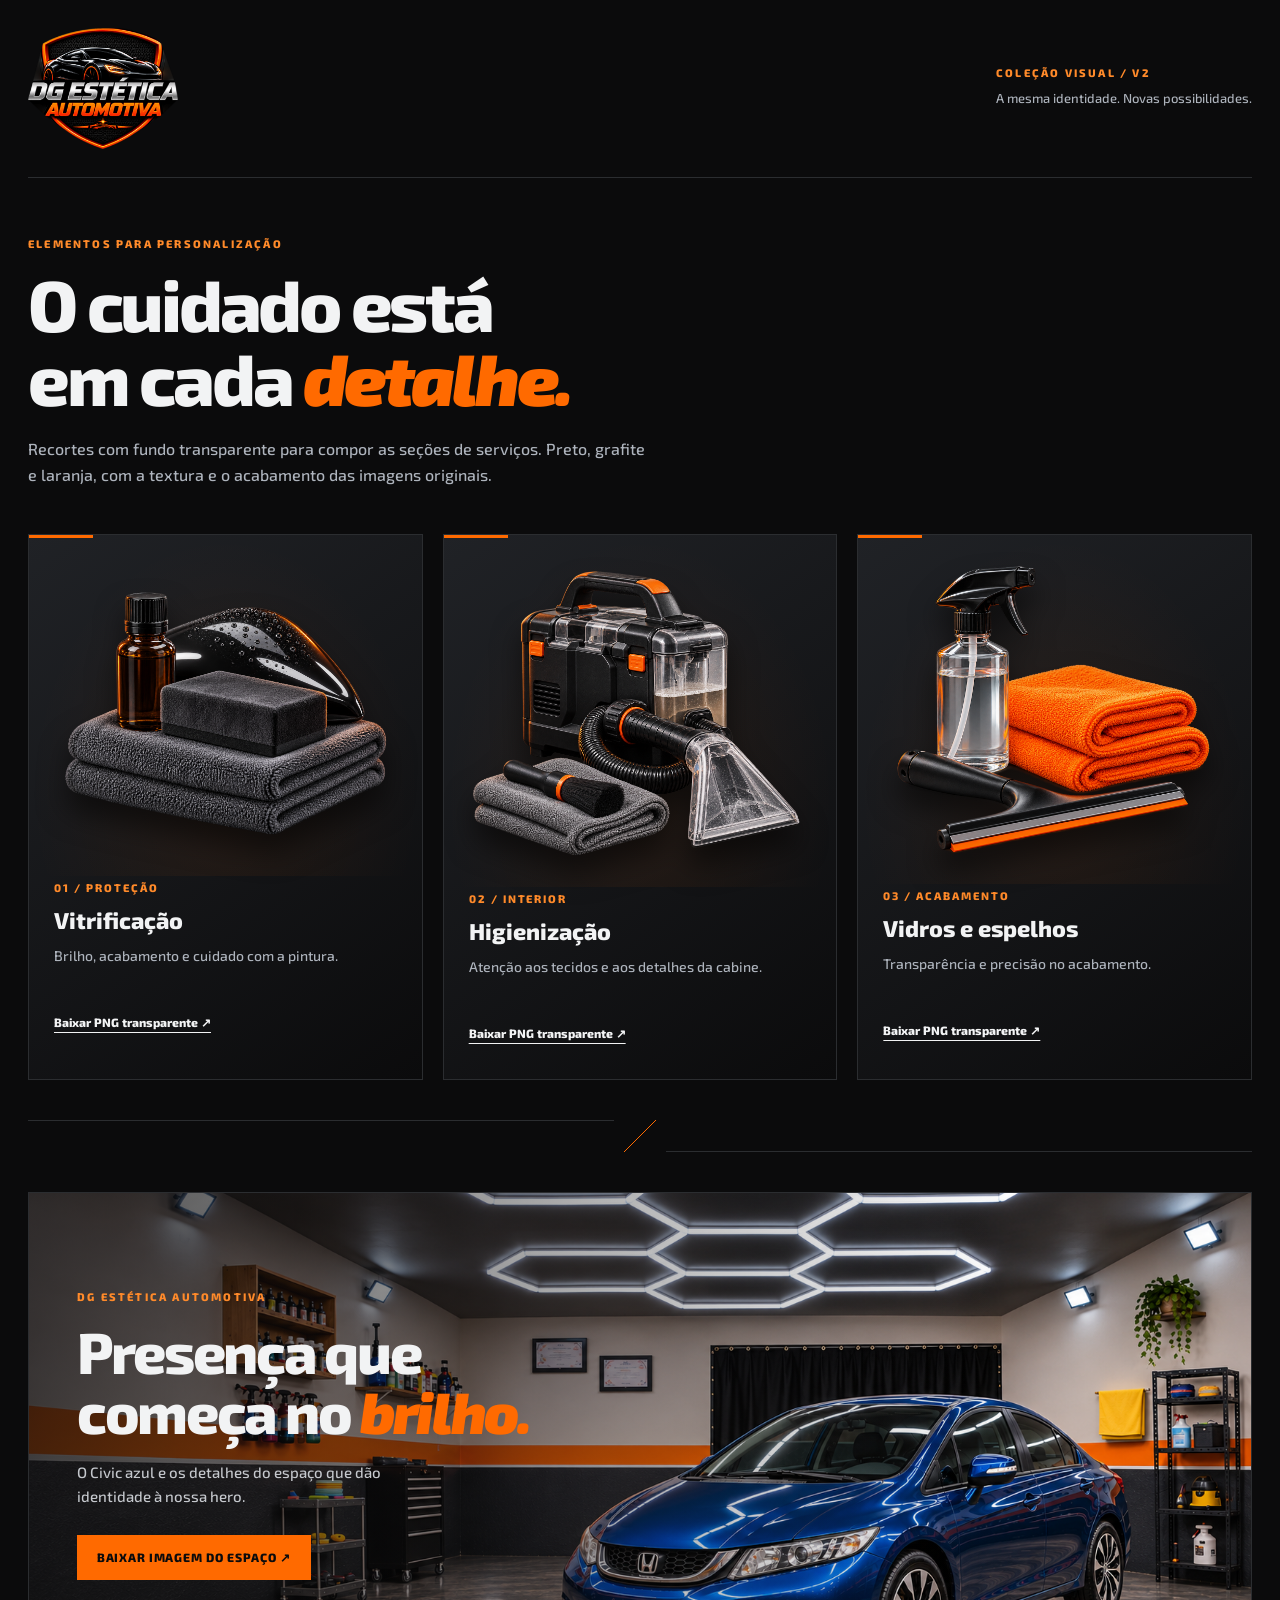
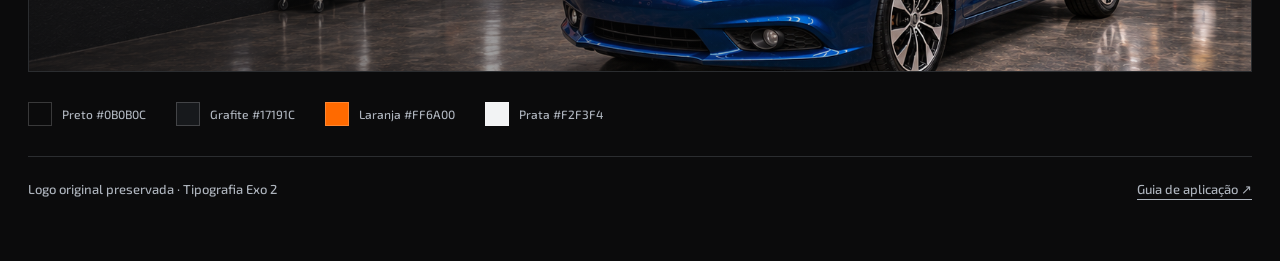
==== personalizacao.html @ 70773122 "Site DG Estetica Automotiva" ====
<!doctype html>
<html lang="pt-BR" class="dg-theme">
<head>
<meta charset="utf-8"><meta name="viewport" content="width=device-width,initial-scale=1">
<meta name="color-scheme" content="dark">
<title>DG Estética — Elementos de personalização</title>
<link rel="stylesheet" href="assets/personalizacao/dg-personalizacao.css">
<style>body{margin:0}h2,p{margin-top:0}</style>
</head>
<body><main class="dg-kit">
<header class="dg-kit-header">
<img class="dg-kit-logo" src="assets/personalizacao/dg-logo-original.png" alt="DG Estética Automotiva" width="1088" height="881">
<div><span class="dg-kicker">Coleção visual / V2</span><p>A mesma identidade. Novas possibilidades.</p></div>
</header>
<section class="dg-kit-heading">
<span class="dg-kicker">Elementos para personalização</span>
<h1>O cuidado está<br>em cada <em>detalhe.</em></h1>
<p class="dg-kit-intro">Recortes com fundo transparente para compor as seções de serviços. Preto, grafite e laranja, com a textura e o acabamento das imagens originais.</p>
</section>
<section class="dg-services-grid" aria-label="Elementos de serviços">
<article class="dg-service">
<div class="dg-service-visual"><img src="assets/personalizacao/vitrificacao-premium.png" alt="Frasco de coating, aplicador e microfibras com amostra de pintura protegida" width="1402" height="1122"></div>
<div class="dg-service-body"><span class="dg-service-number">01 / PROTEÇÃO</span><h2>Vitrificação</h2><p>Brilho, acabamento e cuidado com a pintura.</p><a class="dg-asset-link" href="assets/personalizacao/vitrificacao-premium.png" download>Baixar PNG transparente ↗</a></div>
</article>
<article class="dg-service">
<div class="dg-service-visual"><img src="assets/personalizacao/higienizacao-premium.png" alt="Extratora preta e laranja com bocal transparente, pincel e microfibras" width="1367" height="1151"></div>
<div class="dg-service-body"><span class="dg-service-number">02 / INTERIOR</span><h2>Higienização</h2><p>Atenção aos tecidos e aos detalhes da cabine.</p><a class="dg-asset-link" href="assets/personalizacao/higienizacao-premium.png" download>Baixar PNG transparente ↗</a></div>
</article>
<article class="dg-service">
<div class="dg-service-visual"><img src="assets/personalizacao/vidros-premium.png" alt="Borrifador, microfibras laranja e rodo de limpeza de vidros" width="1374" height="1145"></div>
<div class="dg-service-body"><span class="dg-service-number">03 / ACABAMENTO</span><h2>Vidros e espelhos</h2><p>Transparência e precisão no acabamento.</p><a class="dg-asset-link" href="assets/personalizacao/vidros-premium.png" download>Baixar PNG transparente ↗</a></div>
</article>
</section>
<div class="dg-divider" aria-hidden="true"></div>
<section class="dg-banner" aria-label="Exemplo de aplicação do fundo panorâmico">
<img class="dg-banner-image" src="assets/personalizacao/fundo-espaco-civic-v2.png" alt="Civic azul na oficina com iluminação hexagonal branca, faixa laranja nas paredes, prateleiras de produtos e piso cinza refletivo" width="1672" height="941">
<div class="dg-banner-copy"><span class="dg-kicker">DG Estética Automotiva</span><h2>Presença que<br>começa no <em>brilho.</em></h2><p>O Civic azul e os detalhes do espaço que dão identidade à nossa hero.</p><a class="dg-kit-button" href="assets/personalizacao/fundo-espaco-civic-v2.png" download>Baixar imagem do espaço ↗</a></div>
</section>
<div class="dg-palette" aria-label="Paleta da marca">
<span><i class="dg-swatch" style="--swatch:#0b0b0c"></i>Preto #0B0B0C</span>
<span><i class="dg-swatch" style="--swatch:#17191c"></i>Grafite #17191C</span>
<span><i class="dg-swatch" style="--swatch:#ff6a00"></i>Laranja #FF6A00</span>
<span><i class="dg-swatch" style="--swatch:#f2f3f4"></i>Prata #F2F3F4</span>
</div>
<footer class="dg-kit-footer"><span>Logo original preservada · Tipografia Exo 2</span><a href="assets/personalizacao/README.md">Guia de aplicação ↗</a></footer>
</main></body></html>
---- assets/personalizacao/dg-personalizacao.css ----
/* DG Estética — carregar após scrollcraft.css; ativar com class="dg-theme". */
@font-face{font-family:DGExo;src:url('../fonts/Exo2-normal-500.woff') format('woff');font-weight:500;font-display:swap}
@font-face{font-family:DGExo;src:url('../fonts/Exo2-normal-800.woff') format('woff');font-weight:800;font-display:swap}
@font-face{font-family:DGExo;src:url('../fonts/Exo2-italic-900.woff') format('woff');font-weight:900;font-style:italic;font-display:swap}
.dg-theme{
 --dg-bg:#0b0b0c;--dg-surface:#17191c;--dg-line:#2b2d30;--dg-orange:#ff6a00;--dg-orange-light:#ff8a2a;--dg-text:#f2f3f4;--dg-muted:#aeb4bd;
 --sc-canvas:var(--dg-bg);--sc-surface:var(--dg-surface);--sc-ink:var(--dg-text);--sc-ink-soft:var(--dg-muted);--sc-accent:var(--dg-orange);--sc-accent-ink:var(--dg-bg);--sc-font-display:DGExo,Arial,sans-serif;--sc-font-text:DGExo,Arial,sans-serif;
 background:var(--dg-bg);color:var(--dg-text);font-family:DGExo,Arial,sans-serif;font-weight:500;
}
.dg-kit *{box-sizing:border-box}
.dg-kit{max-width:1240px;margin:auto;padding:0 28px 64px}
.dg-kit img{display:block;max-width:100%}
.dg-kit a{color:inherit;text-underline-offset:5px}
.dg-kit a:focus-visible{outline:2px solid var(--dg-orange);outline-offset:5px}
.dg-kit-header{display:flex;align-items:center;justify-content:space-between;gap:24px;padding:28px 0;border-bottom:1px solid var(--dg-line)}
.dg-kit-logo{width:150px;height:auto}
.dg-kicker{color:var(--dg-orange-light);font-size:11px;letter-spacing:.2em;text-transform:uppercase;font-weight:800}
.dg-kit-header p{margin:8px 0;color:var(--dg-muted);font-size:13px}
.dg-kit-heading{padding:54px 0 30px;max-width:780px}
.dg-kit h1{font-size:clamp(36px,6vw,72px);font-weight:800;letter-spacing:-.045em;line-height:1.02;margin:16px 0 22px}
.dg-kit em{font-weight:900;color:var(--dg-orange);font-style:italic}
.dg-kit p{line-height:1.6}
.dg-kit-intro{max-width:620px;color:var(--dg-muted)}
.dg-services-grid{display:grid;grid-template-columns:repeat(3,minmax(0,1fr));gap:20px}
.dg-service{position:relative;isolation:isolate;background:linear-gradient(145deg,#202226,var(--dg-bg));border:1px solid var(--dg-line);overflow:hidden}
.dg-service:before{content:"";position:absolute;left:0;top:0;height:3px;width:64px;background:var(--dg-orange)}
.dg-service-visual{aspect-ratio:1.15;display:grid;place-items:center;padding:26px 18px;background:radial-gradient(ellipse at 50% 75%,#ff6a0014,transparent 70%)}
.dg-service-visual img{width:100%;height:100%;object-fit:contain;filter:drop-shadow(0 18px 14px #0008)}
.dg-service-body{padding:0 25px 28px}
.dg-service-number{font-size:11px;letter-spacing:.18em;color:var(--dg-orange-light);font-weight:800}
.dg-service h2{font-size:23px;line-height:1.15;margin:12px 0}
.dg-service p{color:var(--dg-muted);font-size:14px;min-height:46px}
.dg-asset-link{display:inline-block;font-size:12px;font-weight:800;padding:10px 0}
.dg-divider{height:32px;margin:40px 0;background:linear-gradient(135deg,transparent 49.7%,var(--dg-orange) 50%,transparent 50.3%) center/50px 100% no-repeat;position:relative}
.dg-divider:before,.dg-divider:after{content:"";position:absolute;height:1px;background:var(--dg-line);width:calc(50% - 26px)}
.dg-divider:before{top:0;left:0}.dg-divider:after{bottom:0;right:0}
.dg-banner{position:relative;isolation:isolate;min-height:480px;display:flex;align-items:center;background:var(--dg-bg);border:1px solid var(--dg-line);overflow:hidden}
.dg-banner-image{position:absolute;inset:0;z-index:-2;width:100%;height:100%;object-fit:cover;object-position:center}
.dg-banner:before{content:"";position:absolute;inset:0;z-index:-1;background:linear-gradient(90deg,#0b0b0cbf,transparent 80%)}
.dg-banner-copy{max-width:560px;padding:48px}
.dg-banner h2{font-size:clamp(34px,4.5vw,58px);font-weight:800;letter-spacing:-.04em;line-height:1.04;margin:18px 0}
.dg-banner p{max-width:340px;color:#c5c8cd;font-size:15px}
.dg-kit-button{display:inline-flex;padding:15px 20px;background:var(--dg-orange);color:var(--dg-bg)!important;font-size:12px;font-weight:800;letter-spacing:.06em;text-transform:uppercase;text-decoration:none;margin-top:12px}
.dg-palette{display:flex;flex-wrap:wrap;gap:18px 30px;padding:30px 0}
.dg-palette span{display:flex;align-items:center;gap:10px;color:var(--dg-muted);font-size:12px}
.dg-swatch{width:24px;height:24px;border:1px solid #ffffff30;background:var(--swatch)}
.dg-kit-footer{border-top:1px solid var(--dg-line);padding-top:24px;color:var(--dg-muted);font-size:13px;display:flex;flex-wrap:wrap;gap:16px;justify-content:space-between}
@media(max-width:800px){.dg-services-grid{grid-template-columns:1fr}.dg-service{display:grid;grid-template-columns:1fr 1fr;align-items:center}.dg-service-body{padding:24px 20px}.dg-service p{min-height:0}.dg-service-visual{aspect-ratio:1}.dg-banner-copy{padding:28px}.dg-banner{min-height:440px}.dg-banner:before{background:linear-gradient(90deg,#0b0b0cee,#0b0b0c60)}}
@media(max-width:480px){.dg-kit{padding:0 18px 40px}.dg-kit-logo{width:100px}.dg-kit-header{gap:16px}.dg-kit-header p{font-size:11px}.dg-service{display:block}.dg-service-visual{aspect-ratio:1.3;padding:24px 35px}.dg-service-body{padding:0 24px 28px}.dg-banner-copy{padding:24px}.dg-banner-image{object-position:65% center}.dg-banner h2{font-size:38px}}
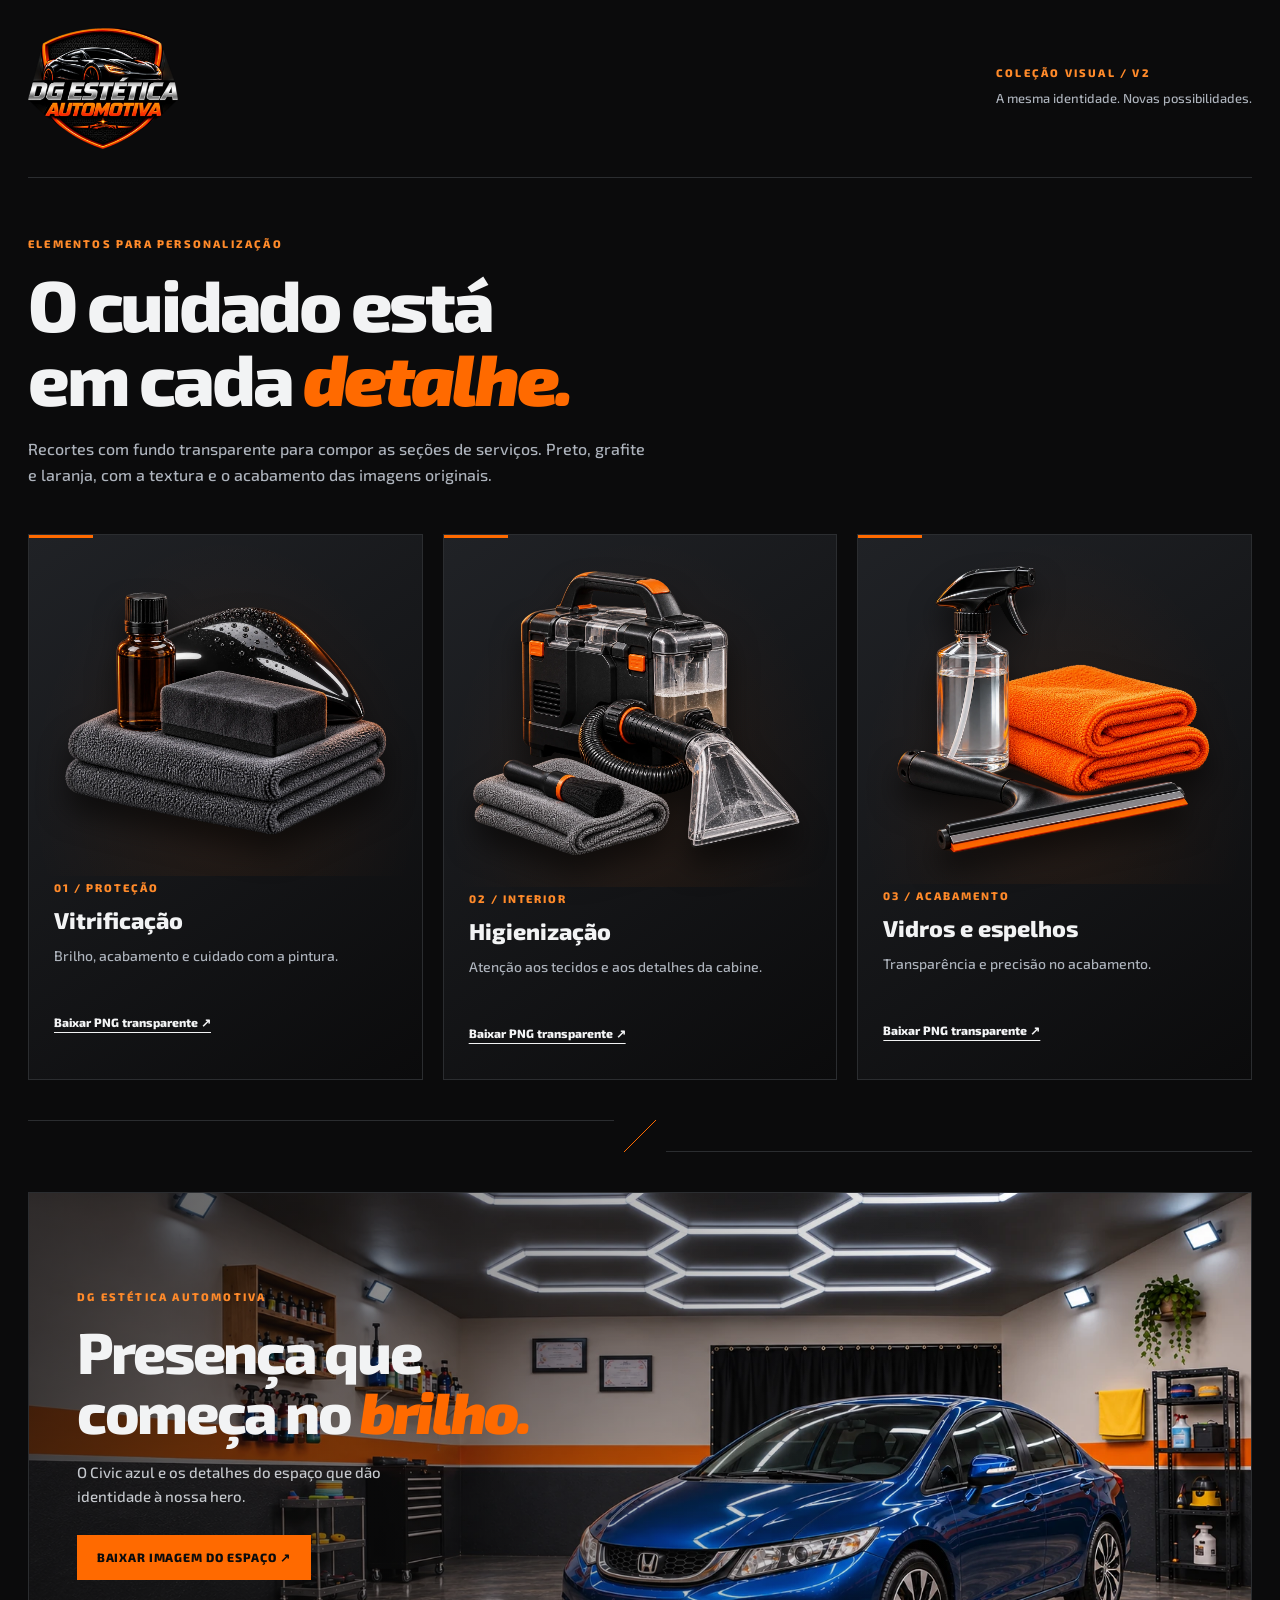
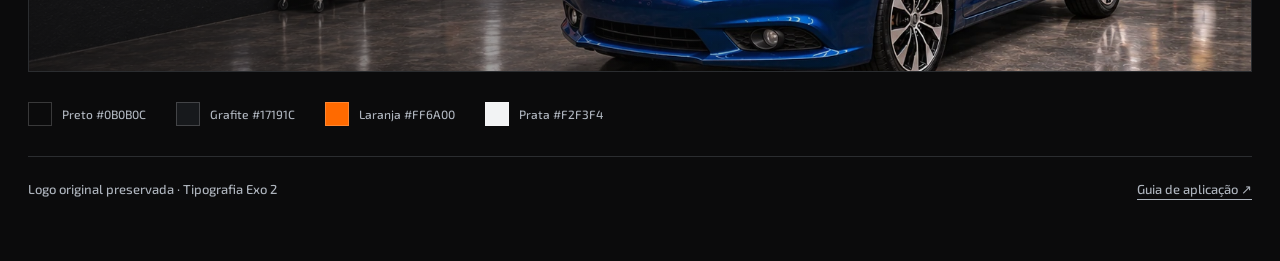
==== commit 3d5791b7: "Escolha carro/moto em video, servicos da moto e otimizacao de carga - Nova secao de escolha apos o f" ====
--- a/personalizacao.html
+++ b/personalizacao.html
@@ -9,7 +9,7 @@
 </head>
 <body><main class="dg-kit">
 <header class="dg-kit-header">
-<img class="dg-kit-logo" src="assets/personalizacao/dg-logo-original.png" alt="DG Estética Automotiva" width="1088" height="881">
+<img class="dg-kit-logo" src="assets/personalizacao/dg-logo-original.webp" alt="DG Estética Automotiva" width="1088" height="881">
 <div><span class="dg-kicker">Coleção visual / V2</span><p>A mesma identidade. Novas possibilidades.</p></div>
 </header>
 <section class="dg-kit-heading">
@@ -19,22 +19,22 @@
 </section>
 <section class="dg-services-grid" aria-label="Elementos de serviços">
 <article class="dg-service">
-<div class="dg-service-visual"><img src="assets/personalizacao/vitrificacao-premium.png" alt="Frasco de coating, aplicador e microfibras com amostra de pintura protegida" width="1402" height="1122"></div>
-<div class="dg-service-body"><span class="dg-service-number">01 / PROTEÇÃO</span><h2>Vitrificação</h2><p>Brilho, acabamento e cuidado com a pintura.</p><a class="dg-asset-link" href="assets/personalizacao/vitrificacao-premium.png" download>Baixar PNG transparente ↗</a></div>
+<div class="dg-service-visual"><img src="assets/personalizacao/vitrificacao-premium.webp" alt="Frasco de coating, aplicador e microfibras com amostra de pintura protegida" width="1402" height="1122"></div>
+<div class="dg-service-body"><span class="dg-service-number">01 / PROTEÇÃO</span><h2>Vitrificação</h2><p>Brilho, acabamento e cuidado com a pintura.</p><a class="dg-asset-link" href="assets/personalizacao/vitrificacao-premium.webp" download>Baixar PNG transparente ↗</a></div>
 </article>
 <article class="dg-service">
-<div class="dg-service-visual"><img src="assets/personalizacao/higienizacao-premium.png" alt="Extratora preta e laranja com bocal transparente, pincel e microfibras" width="1367" height="1151"></div>
-<div class="dg-service-body"><span class="dg-service-number">02 / INTERIOR</span><h2>Higienização</h2><p>Atenção aos tecidos e aos detalhes da cabine.</p><a class="dg-asset-link" href="assets/personalizacao/higienizacao-premium.png" download>Baixar PNG transparente ↗</a></div>
+<div class="dg-service-visual"><img src="assets/personalizacao/higienizacao-premium.webp" alt="Extratora preta e laranja com bocal transparente, pincel e microfibras" width="1367" height="1151"></div>
+<div class="dg-service-body"><span class="dg-service-number">02 / INTERIOR</span><h2>Higienização</h2><p>Atenção aos tecidos e aos detalhes da cabine.</p><a class="dg-asset-link" href="assets/personalizacao/higienizacao-premium.webp" download>Baixar PNG transparente ↗</a></div>
 </article>
 <article class="dg-service">
-<div class="dg-service-visual"><img src="assets/personalizacao/vidros-premium.png" alt="Borrifador, microfibras laranja e rodo de limpeza de vidros" width="1374" height="1145"></div>
-<div class="dg-service-body"><span class="dg-service-number">03 / ACABAMENTO</span><h2>Vidros e espelhos</h2><p>Transparência e precisão no acabamento.</p><a class="dg-asset-link" href="assets/personalizacao/vidros-premium.png" download>Baixar PNG transparente ↗</a></div>
+<div class="dg-service-visual"><img src="assets/personalizacao/vidros-premium.webp" alt="Borrifador, microfibras laranja e rodo de limpeza de vidros" width="1374" height="1145"></div>
+<div class="dg-service-body"><span class="dg-service-number">03 / ACABAMENTO</span><h2>Vidros e espelhos</h2><p>Transparência e precisão no acabamento.</p><a class="dg-asset-link" href="assets/personalizacao/vidros-premium.webp" download>Baixar PNG transparente ↗</a></div>
 </article>
 </section>
 <div class="dg-divider" aria-hidden="true"></div>
 <section class="dg-banner" aria-label="Exemplo de aplicação do fundo panorâmico">
-<img class="dg-banner-image" src="assets/personalizacao/fundo-espaco-civic-v2.png" alt="Civic azul na oficina com iluminação hexagonal branca, faixa laranja nas paredes, prateleiras de produtos e piso cinza refletivo" width="1672" height="941">
-<div class="dg-banner-copy"><span class="dg-kicker">DG Estética Automotiva</span><h2>Presença que<br>começa no <em>brilho.</em></h2><p>O Civic azul e os detalhes do espaço que dão identidade à nossa hero.</p><a class="dg-kit-button" href="assets/personalizacao/fundo-espaco-civic-v2.png" download>Baixar imagem do espaço ↗</a></div>
+<img class="dg-banner-image" src="assets/personalizacao/fundo-espaco-civic-v2.webp" alt="Civic azul na oficina com iluminação hexagonal branca, faixa laranja nas paredes, prateleiras de produtos e piso cinza refletivo" width="1672" height="941">
+<div class="dg-banner-copy"><span class="dg-kicker">DG Estética Automotiva</span><h2>Presença que<br>começa no <em>brilho.</em></h2><p>O Civic azul e os detalhes do espaço que dão identidade à nossa hero.</p><a class="dg-kit-button" href="assets/personalizacao/fundo-espaco-civic-v2.webp" download>Baixar imagem do espaço ↗</a></div>
 </section>
 <div class="dg-palette" aria-label="Paleta da marca">
 <span><i class="dg-swatch" style="--swatch:#0b0b0c"></i>Preto #0B0B0C</span>
